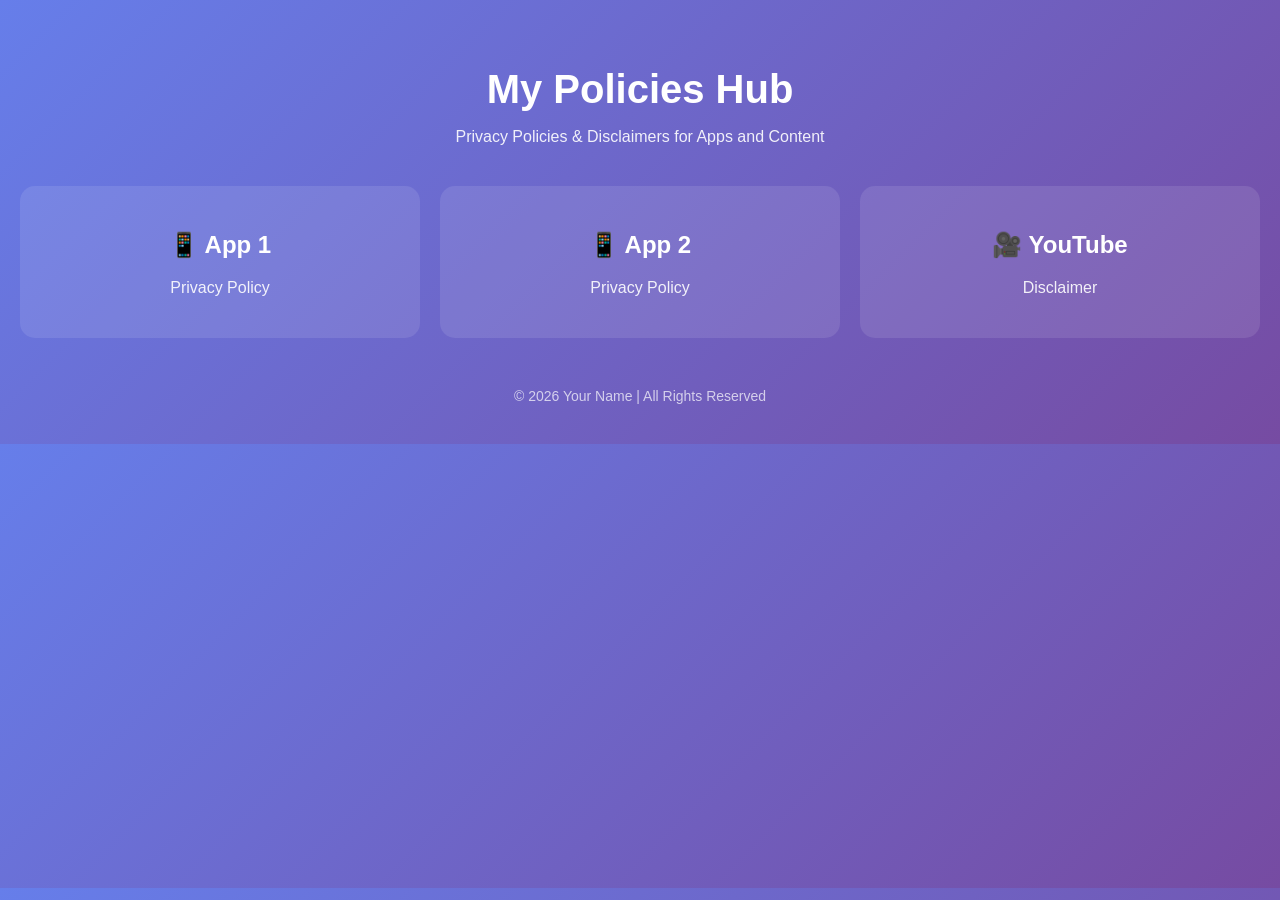
==== index.html @ 8121c21e "Create index.html" ====
<!DOCTYPE html>
<html lang="en">
<head>
<meta charset="UTF-8">
<meta name="viewport" content="width=device-width, initial-scale=1.0">
<title>My Policies</title>

<style>
body {
  margin: 0;
  font-family: Arial, sans-serif;
  background: linear-gradient(135deg, #667eea, #764ba2);
  color: white;
  text-align: center;
}

.container {
  padding: 40px 20px;
}

h1 {
  font-size: 40px;
  margin-bottom: 10px;
}

p {
  opacity: 0.9;
}

.grid {
  display: grid;
  grid-template-columns: repeat(auto-fit, minmax(250px, 1fr));
  gap: 20px;
  margin-top: 40px;
}

.card {
  background: rgba(255,255,255,0.1);
  padding: 25px;
  border-radius: 15px;
  transition: 0.3s;
  text-decoration: none;
  color: white;
}

.card:hover {
  transform: translateY(-10px) scale(1.02);
  background: rgba(255,255,255,0.2);
}

.footer {
  margin-top: 50px;
  font-size: 14px;
  opacity: 0.7;
}
</style>
</head>

<body>

<div class="container">
  <h1>My Policies Hub</h1>
  <p>Privacy Policies & Disclaimers for Apps and Content</p>

  <div class="grid">

    <a href="app1-privacy.html" class="card">
      <h2>📱 App 1</h2>
      <p>Privacy Policy</p>
    </a>

    <a href="app2-privacy.html" class="card">
      <h2>📱 App 2</h2>
      <p>Privacy Policy</p>
    </a>

    <a href="youtube-disclaimer.html" class="card">
      <h2>🎥 YouTube</h2>
      <p>Disclaimer</p>
    </a>

  </div>

  <div class="footer">
    © 2026 Your Name | All Rights Reserved
  </div>
</div>

</body>
</html>
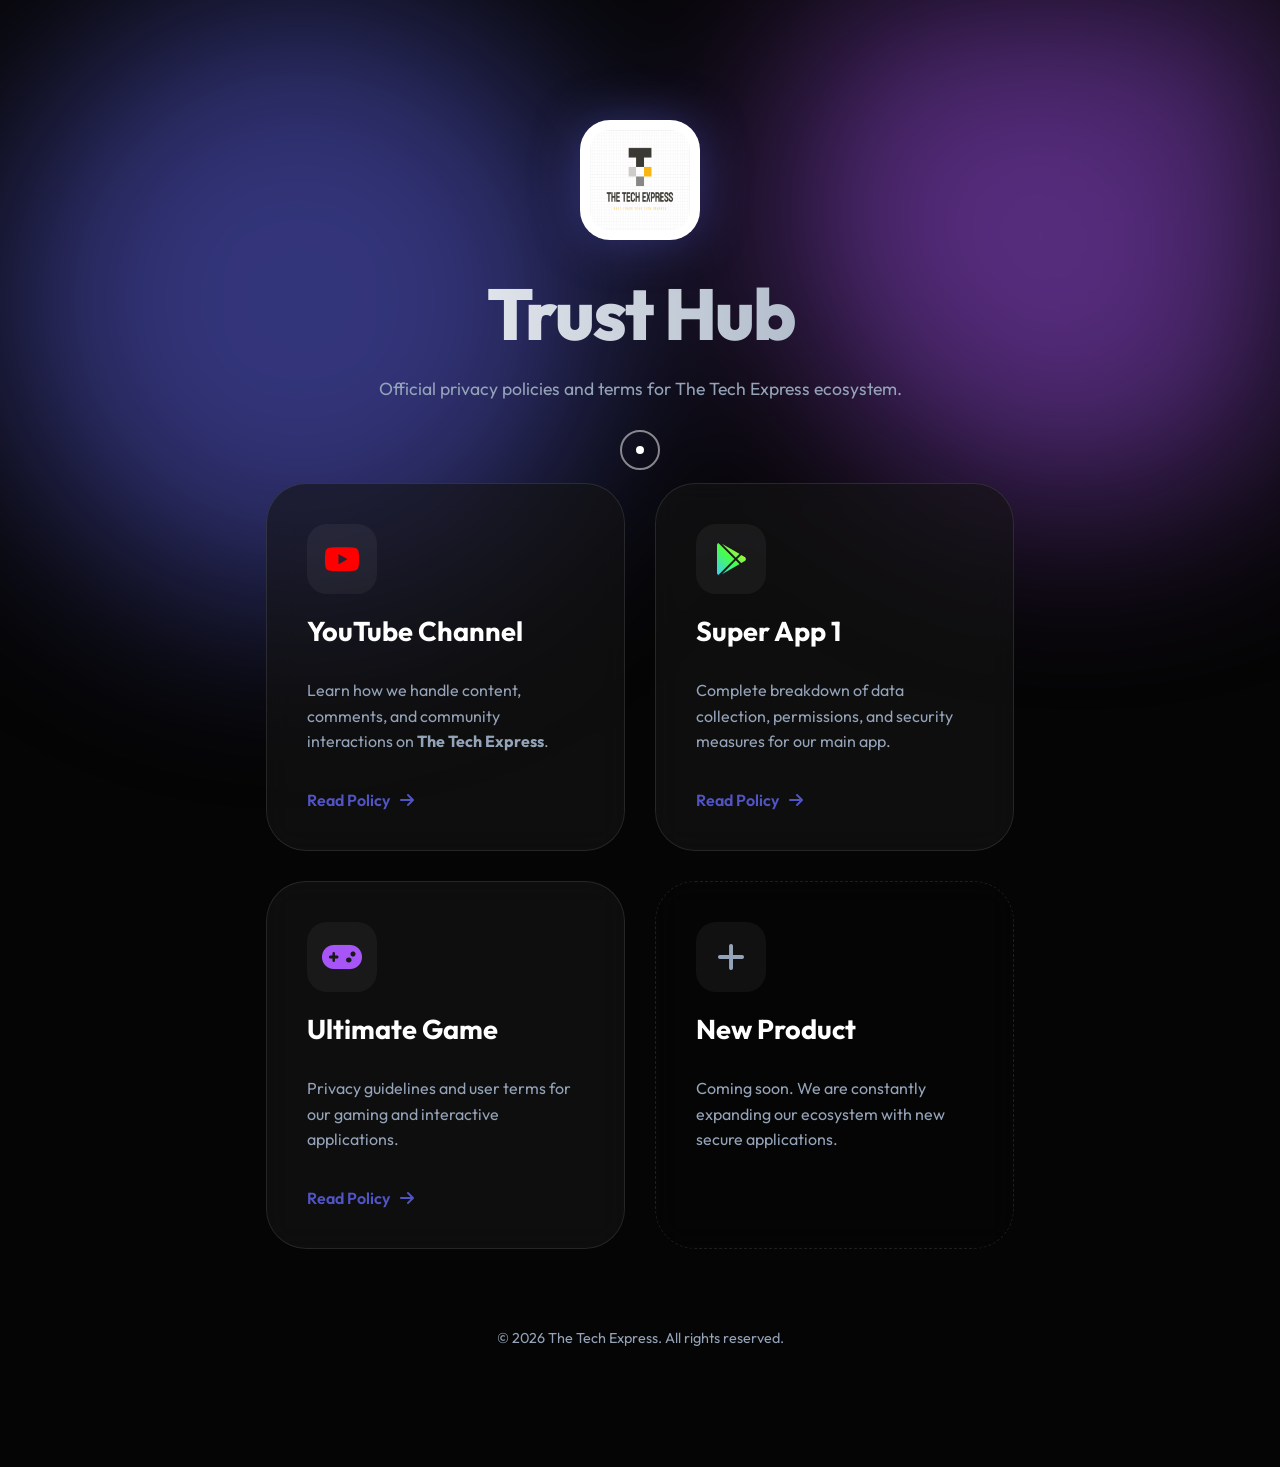
==== commit 79fbbd06: "Update the content" ====
--- a/index.html
+++ b/index.html
@@ -1,90 +1,83 @@
 <!DOCTYPE html>
 <html lang="en">
 <head>
-<meta charset="UTF-8">
-<meta name="viewport" content="width=device-width, initial-scale=1.0">
-<title>My Policies</title>
-
-<style>
-body {
-  margin: 0;
-  font-family: Arial, sans-serif;
-  background: linear-gradient(135deg, #667eea, #764ba2);
-  color: white;
-  text-align: center;
-}
-
-.container {
-  padding: 40px 20px;
-}
-
-h1 {
-  font-size: 40px;
-  margin-bottom: 10px;
-}
-
-p {
-  opacity: 0.9;
-}
-
-.grid {
-  display: grid;
-  grid-template-columns: repeat(auto-fit, minmax(250px, 1fr));
-  gap: 20px;
-  margin-top: 40px;
-}
-
-.card {
-  background: rgba(255,255,255,0.1);
-  padding: 25px;
-  border-radius: 15px;
-  transition: 0.3s;
-  text-decoration: none;
-  color: white;
-}
-
-.card:hover {
-  transform: translateY(-10px) scale(1.02);
-  background: rgba(255,255,255,0.2);
-}
-
-.footer {
-  margin-top: 50px;
-  font-size: 14px;
-  opacity: 0.7;
-}
-</style>
+    <meta charset="UTF-8">
+    <meta name="viewport" content="width=device-width, initial-scale=1.0">
+    <title>The Tech Express | Trust Hub</title>
+    <link rel="stylesheet" href="https://cdnjs.cloudflare.com/ajax/libs/font-awesome/6.4.0/css/all.min.css">
+    <link href="https://fonts.googleapis.com/css2?family=Outfit:wght@300;400;600;800&display=swap" rel="stylesheet">
+    <link rel="stylesheet" href="assets/css/style.css">
 </head>
-
 <body>
 
-<div class="container">
-  <h1>My Policies Hub</h1>
-  <p>Privacy Policies & Disclaimers for Apps and Content</p>
+    <!-- Custom Cursor Elements -->
+    <div class="cursor-dot"></div>
+    <div class="cursor-outline"></div>
 
-  <div class="grid">
+    <div class="bg-mesh">
+        <div class="blob"></div>
+        <div class="blob blob-2"></div>
+    </div>
 
-    <a href="app1-privacy.html" class="card">
-      <h2>📱 App 1</h2>
-      <p>Privacy Policy</p>
-    </a>
+    <div class="container">
+        <header>
+            <img src="Channel Logo.png" alt="Logo" class="brand-logo">
+            <h1>Trust Hub</h1>
+            <p class="subtitle">Official privacy policies and terms for The Tech Express ecosystem.</p>
+        </header>
 
-    <a href="app2-privacy.html" class="card">
-      <h2>📱 App 2</h2>
-      <p>Privacy Policy</p>
-    </a>
+        <main class="grid">
+            <!-- YouTube Section -->
+            <a href="policies/youtube.html" class="card">
+                <div class="icon-box">
+                    <i class="fab fa-youtube yt-color"></i>
+                </div>
+                <h3>YouTube Channel</h3>
+                <p>Learn how we handle content, comments, and community interactions on <strong>The Tech Express</strong>.</p>
+                <div class="card-link-arrow">
+                    Read Policy <i class="fas fa-arrow-right"></i>
+                </div>
+            </a>
 
-    <a href="youtube-disclaimer.html" class="card">
-      <h2>🎥 YouTube</h2>
-      <p>Disclaimer</p>
-    </a>
+            <!-- App 1 Section -->
+            <a href="policies/app1.html" class="card">
+                <div class="icon-box">
+                    <i class="fab fa-google-play play-color"></i>
+                </div>
+                <h3>Super App 1</h3>
+                <p>Complete breakdown of data collection, permissions, and security measures for our main app.</p>
+                <div class="card-link-arrow">
+                    Read Policy <i class="fas fa-arrow-right"></i>
+                </div>
+            </a>
 
-  </div>
+            <!-- App 2 Section -->
+            <a href="policies/app2.html" class="card">
+                <div class="icon-box">
+                    <i class="fas fa-gamepad game-color"></i>
+                </div>
+                <h3>Ultimate Game</h3>
+                <p>Privacy guidelines and user terms for our gaming and interactive applications.</p>
+                <div class="card-link-arrow">
+                    Read Policy <i class="fas fa-arrow-right"></i>
+                </div>
+            </a>
 
-  <div class="footer">
-    © 2026 Your Name | All Rights Reserved
-  </div>
-</div>
+            <!-- Interactive Add Block -->
+            <div class="card" style="border-style: dashed; background: transparent; cursor: default;">
+                <div class="icon-box" style="background: rgba(255,255,255,0.05); color: var(--text-dim);">
+                    <i class="fas fa-plus"></i>
+                </div>
+                <h3>New Product</h3>
+                <p>Coming soon. We are constantly expanding our ecosystem with new secure applications.</p>
+            </div>
+        </main>
 
+        <footer>
+            &copy; 2026 The Tech Express. All rights reserved.
+        </footer>
+    </div>
+
+    <script src="assets/js/cursor.js"></script>
 </body>
 </html>
--- a/assets/css/style.css
+++ b/assets/css/style.css
@@ -0,0 +1,317 @@
+:root {
+    --bg-color: #050505;
+    --card-bg: rgba(20, 20, 20, 0.6);
+    --primary-glow: #6366f1; /* Purple-blue */
+    --secondary-glow: #a855f7; /* Brighter purple */
+    --text-main: #ffffff;
+    --text-dim: #94a3b8; /* Slate gray */
+    --yt-red: #ff0000;
+    --play-blue: #3bccff;
+    --play-green: #48ff48;
+    --play-yellow: #ffeb3b;
+    --border-glass: rgba(255, 255, 255, 0.1);
+}
+
+/* --- Base Styles --- */
+* {
+    margin: 0;
+    padding: 0;
+    box-sizing: border-box;
+    font-family: 'Outfit', 'Inter', sans-serif;
+    -webkit-font-smoothing: antialiased;
+    -moz-osx-font-smoothing: grayscale;
+}
+
+body {
+    background-color: var(--bg-color);
+    color: var(--text-main);
+    min-height: 100vh;
+    overflow-x: hidden;
+    cursor: none; /* Hide default cursor */
+    display: flex;
+    flex-direction: column;
+}
+
+/* --- Interactive Background --- */
+.bg-mesh {
+    position: fixed;
+    top: 0; left: 0; width: 100%; height: 100%;
+    z-index: -1;
+    overflow: hidden;
+    filter: blur(100px);
+    opacity: 0.5;
+}
+
+.blob {
+    position: absolute;
+    width: 600px; height: 600px;
+    border-radius: 50%;
+    background: var(--primary-glow);
+    animation: move 25s infinite alternate;
+}
+
+.blob-2 {
+    background: var(--secondary-glow);
+    right: -100px; top: -100px;
+    animation-delay: -5s;
+}
+
+@keyframes move {
+    0% { transform: translate(-10%, -10%) scale(1); }
+    100% { transform: translate(50%, 50%) scale(1.2); }
+}
+
+/* --- Custom Cursor --- */
+.cursor-dot {
+    width: 8px; height: 8px;
+    background: white;
+    border-radius: 50%;
+    position: fixed;
+    pointer-events: none;
+    z-index: 10000;
+    transform: translate(-50%, -50%);
+    transition: transform 0.1s ease-out;
+}
+
+.cursor-outline {
+    width: 40px; height: 40px;
+    border: 2px solid rgba(255, 255, 255, 0.5);
+    border-radius: 50%;
+    position: fixed;
+    pointer-events: none;
+    z-index: 9999;
+    transform: translate(-50%, -50%);
+    transition: transform 0.15s cubic-bezier(0.175, 0.885, 0.32, 1.275), border-color 0.3s, background-color 0.3s;
+}
+
+/* --- Main Layout --- */
+.container {
+    max-width: 1200px;
+    margin: 0 auto;
+    padding: 80px 24px;
+    flex-grow: 1; /* Allows container to take up available space */
+}
+
+header {
+    text-align: center;
+    margin-bottom: 80px;
+    padding-top: 40px;
+}
+
+.brand-logo {
+    width: 120px; height: 120px;
+    border-radius: 30px;
+    background: white;
+    padding: 10px;
+    margin-bottom: 24px;
+    box-shadow: 0 0 50px rgba(99, 102, 241, 0.4);
+    transition: 0.5s cubic-bezier(0.175, 0.885, 0.32, 1.275);
+}
+
+.brand-logo:hover {
+    transform: rotate(360deg) scale(1.1);
+    box-shadow: 0 0 70px rgba(99, 102, 241, 0.6);
+}
+
+h1 {
+    font-size: clamp(2.5rem, 8vw, 4.5rem);
+    font-weight: 800;
+    letter-spacing: -2px;
+    background: linear-gradient(to right, #fff, var(--text-dim));
+    -webkit-background-clip: text;
+    -webkit-text-fill-color: transparent;
+    margin-bottom: 16px;
+}
+
+.subtitle {
+    font-size: 1.1rem;
+    color: var(--text-dim);
+    max-width: 600px;
+    margin: 0 auto;
+    line-height: 1.6;
+}
+
+/* --- Grid & Cards --- */
+.grid {
+    display: grid;
+    grid-template-columns: repeat(auto-fit, minmax(320px, 1fr));
+    gap: 30px;
+}
+
+.card {
+    background: var(--card-bg);
+    border: 1px solid var(--border-glass);
+    backdrop-filter: blur(15px);
+    padding: 40px;
+    border-radius: 40px;
+    text-decoration: none;
+    color: white;
+    transition: all 0.4s cubic-bezier(0.23, 1, 0.32, 1);
+    display: flex;
+    flex-direction: column;
+    gap: 20px;
+    position: relative;
+    overflow: hidden;
+}
+
+.card::before {
+    content: '';
+    position: absolute;
+    top: 0; left: 0;
+    width: 100%; height: 100%;
+    background: linear-gradient(45deg, transparent, rgba(255,255,255,0.05), transparent);
+    transform: translateX(-100%);
+    transition: 0.6s ease-out;
+}
+
+.card:hover {
+    transform: translateY(-15px) scale(1.02);
+    border-color: rgba(255, 255, 255, 0.3);
+    box-shadow: 0 25px 50px rgba(0,0,0,0.5);
+    background: rgba(30, 30, 30, 0.8);
+}
+
+.card:hover::before {
+    transform: translateX(100%);
+}
+
+.icon-box {
+    width: 70px; height: 70px;
+    border-radius: 20px;
+    background: rgba(255, 255, 255, 0.05);
+    display: flex;
+    align-items: center;
+    justify-content: center;
+    font-size: 2rem;
+    transition: 0.3s ease-out;
+}
+
+.yt-color { color: var(--yt-red); }
+.play-color {
+    background: linear-gradient(45deg, var(--play-blue), var(--play-green), var(--play-yellow));
+    -webkit-background-clip: text;
+    -webkit-text-fill-color: transparent;
+}
+.game-color { color: var(--secondary-glow); } /* Specific color for game icon */
+
+
+.card:hover .icon-box {
+    transform: scale(1.1) rotate(5deg);
+    background: white;
+}
+.card:hover .yt-color { color: var(--yt-red); -webkit-text-fill-color: initial; }
+.card:hover .play-color { -webkit-text-fill-color: #000; }
+.card:hover .game-color { color: var(--secondary-glow); }
+
+
+.card h3 { font-size: 1.7rem; margin-bottom: 10px; }
+.card p { color: var(--text-dim); line-height: 1.6; flex-grow: 1; }
+
+.card-link-arrow {
+    display: inline-flex;
+    align-items: center;
+    gap: 10px;
+    color: var(--primary-glow);
+    font-weight: 600;
+    margin-top: 15px;
+    opacity: 0.8;
+    transition: 0.3s ease-out;
+}
+
+.card:hover .card-link-arrow {
+    opacity: 1;
+    gap: 15px;
+}
+
+/* --- Policy Page Styles --- */
+.policy-container {
+    max-width: 850px;
+    margin: 40px auto;
+    background: var(--card-bg);
+    backdrop-filter: blur(20px);
+    border: 1px solid var(--border-glass);
+    padding: 60px;
+    border-radius: 40px;
+    box-shadow: 0 20px 50px rgba(0,0,0,0.4);
+}
+
+.back-link {
+    display: inline-flex;
+    align-items: center;
+    gap: 10px;
+    color: white;
+    text-decoration: none;
+    font-weight: 600;
+    margin-bottom: 40px;
+    opacity: 0.7;
+    transition: 0.3s ease-out;
+    background: rgba(255,255,255,0.05);
+    padding: 10px 20px;
+    border-radius: 15px;
+    border: 1px solid var(--border-glass);
+}
+
+.back-link:hover {
+    opacity: 1;
+    transform: translateX(-5px);
+    background: rgba(255,255,255,0.1);
+    border-color: var(--primary-glow);
+}
+
+.policy-content h1 {
+    font-size: clamp(2rem, 6vw, 3rem);
+    margin-bottom: 20px;
+    background: linear-gradient(to right, #fff, var(--primary-glow));
+    -webkit-background-clip: text;
+    -webkit-text-fill-color: transparent;
+}
+
+.policy-content .last-updated {
+    color: var(--text-dim);
+    font-size: 0.9rem;
+    margin-bottom: 30px;
+    display: block;
+}
+
+.policy-content h2 {
+    margin: 40px 0 20px;
+    color: #fff;
+    font-size: 1.8rem;
+    border-bottom: 2px solid rgba(255,255,255,0.1);
+    padding-bottom: 10px;
+}
+.policy-content p {
+    color: var(--text-dim);
+    line-height: 1.8;
+    margin-bottom: 20px;
+    font-size: 1.05rem;
+}
+
+footer {
+    text-align: center;
+    padding: 80px 0 40px;
+    color: var(--text-dim);
+    font-size: 0.9rem;
+    margin-top: auto; /* Pushes footer to the bottom */
+}
+
+/* --- Responsive Adjustments --- */
+@media (max-width: 768px) {
+    .cursor-dot, .cursor-outline { display: none; }
+    body { cursor: auto; }
+    .container { padding: 40px 15px; }
+    header { margin-bottom: 40px; }
+    .brand-logo { width: 100px; height: 100px; }
+    h1 { font-size: clamp(2rem, 10vw, 3.5rem); }
+    .subtitle { font-size: 1rem; }
+    .grid { grid-template-columns: 1fr; }
+    .card { padding: 30px; border-radius: 30px; }
+    .icon-box { width: 60px; height: 60px; font-size: 1.8rem; }
+    .card h3 { font-size: 1.5rem; }
+    .policy-container { padding: 30px; margin: 20px 15px; border-radius: 30px; }
+    .back-link { margin-bottom: 30px; }
+    .policy-content h1 { font-size: clamp(1.8rem, 8vw, 2.5rem); }
+    .policy-content h2 { font-size: 1.5rem; }
+    .policy-content p { font-size: 1rem; }
+    footer { padding: 40px 0 20px; }
+}
